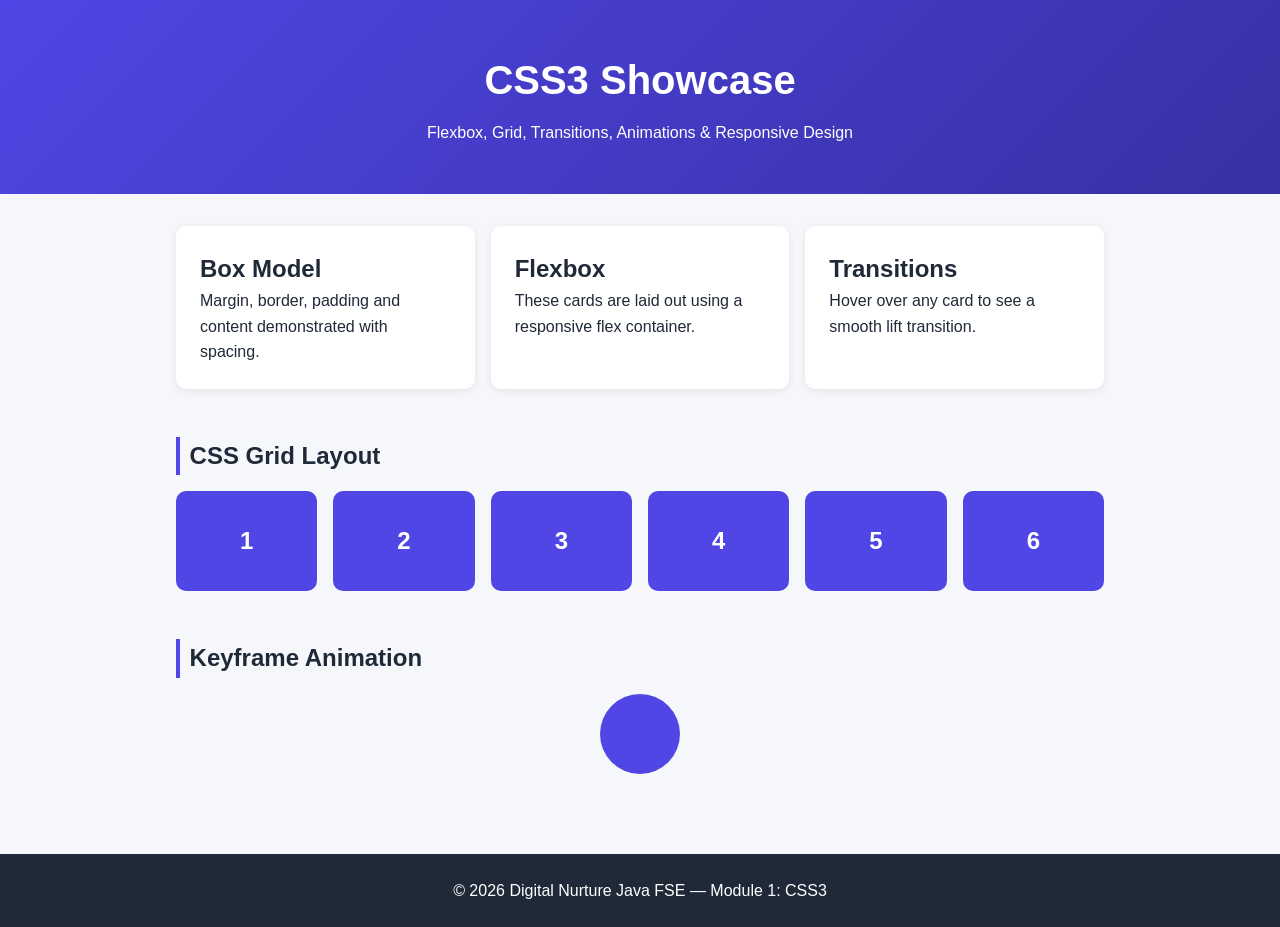
==== Module1-Frontend/02-CSS3/index.html @ 1db03084 "Module 1: Frontend (HTML5, CSS3, Bootstrap5, JavaScript)" ====
<!DOCTYPE html>
<html lang="en">
<head>
  <meta charset="UTF-8" />
  <meta name="viewport" content="width=device-width, initial-scale=1.0" />
  <title>Module 1 - CSS3 Showcase</title>
  <link rel="stylesheet" href="styles.css" />
</head>
<body>
  <header class="hero">
    <h1>CSS3 Showcase</h1>
    <p>Flexbox, Grid, Transitions, Animations &amp; Responsive Design</p>
  </header>

  <main>
    <section class="cards">
      <article class="card">
        <h2>Box Model</h2>
        <p>Margin, border, padding and content demonstrated with spacing.</p>
      </article>
      <article class="card">
        <h2>Flexbox</h2>
        <p>These cards are laid out using a responsive flex container.</p>
      </article>
      <article class="card">
        <h2>Transitions</h2>
        <p>Hover over any card to see a smooth lift transition.</p>
      </article>
    </section>

    <section class="grid-demo">
      <h2>CSS Grid Layout</h2>
      <div class="grid">
        <div class="grid-item">1</div>
        <div class="grid-item">2</div>
        <div class="grid-item">3</div>
        <div class="grid-item">4</div>
        <div class="grid-item">5</div>
        <div class="grid-item">6</div>
      </div>
    </section>

    <section class="animation-demo">
      <h2>Keyframe Animation</h2>
      <div class="pulse"></div>
    </section>
  </main>

  <footer>
    <p>&copy; 2026 Digital Nurture Java FSE &mdash; Module 1: CSS3</p>
  </footer>
</body>
</html>
---- Module1-Frontend/02-CSS3/styles.css ----
/* ===========================================================
   Module 1 - CSS3 Showcase
   Demonstrates: variables, box model, flexbox, grid,
   transitions, animations and responsive design
   =========================================================== */

:root {
  --primary: #4f46e5;
  --primary-dark: #3730a3;
  --bg: #f5f7fb;
  --text: #1f2937;
  --card-bg: #ffffff;
  --radius: 10px;
}

* {
  box-sizing: border-box;
  margin: 0;
  padding: 0;
}

body {
  font-family: "Segoe UI", Arial, sans-serif;
  background: var(--bg);
  color: var(--text);
  line-height: 1.6;
}

/* ---------- Hero with gradient ---------- */
.hero {
  text-align: center;
  padding: 3rem 1rem;
  color: #fff;
  background: linear-gradient(135deg, var(--primary), var(--primary-dark));
}
.hero h1 {
  font-size: 2.5rem;
  margin-bottom: 0.5rem;
}

main {
  max-width: 960px;
  margin: 0 auto;
  padding: 2rem 1rem;
}

section {
  margin-bottom: 3rem;
}
section > h2 {
  margin-bottom: 1rem;
  border-left: 4px solid var(--primary);
  padding-left: 0.6rem;
}

/* ---------- Flexbox cards ---------- */
.cards {
  display: flex;
  flex-wrap: wrap;
  gap: 1rem;
}
.card {
  flex: 1 1 250px;
  background: var(--card-bg);
  padding: 1.5rem;
  border-radius: var(--radius);
  box-shadow: 0 2px 8px rgba(0, 0, 0, 0.08);
  transition: transform 0.25s ease, box-shadow 0.25s ease;
}
.card:hover {
  transform: translateY(-6px);
  box-shadow: 0 8px 20px rgba(0, 0, 0, 0.15);
}

/* ---------- CSS Grid ---------- */
.grid {
  display: grid;
  grid-template-columns: repeat(auto-fit, minmax(120px, 1fr));
  gap: 1rem;
}
.grid-item {
  background: var(--primary);
  color: #fff;
  font-size: 1.5rem;
  font-weight: bold;
  display: flex;
  align-items: center;
  justify-content: center;
  height: 100px;
  border-radius: var(--radius);
}

/* ---------- Keyframe animation ---------- */
.pulse {
  width: 80px;
  height: 80px;
  border-radius: 50%;
  background: var(--primary);
  margin: 1rem auto;
  animation: pulse 1.5s infinite ease-in-out;
}
@keyframes pulse {
  0%   { transform: scale(1);   opacity: 1;   }
  50%  { transform: scale(1.4); opacity: 0.5; }
  100% { transform: scale(1);   opacity: 1;   }
}

/* ---------- Footer ---------- */
footer {
  text-align: center;
  padding: 1.5rem;
  background: #1f2937;
  color: #fff;
}

/* ---------- Responsive ---------- */
@media (max-width: 600px) {
  .hero h1 { font-size: 1.8rem; }
  .cards { flex-direction: column; }
}
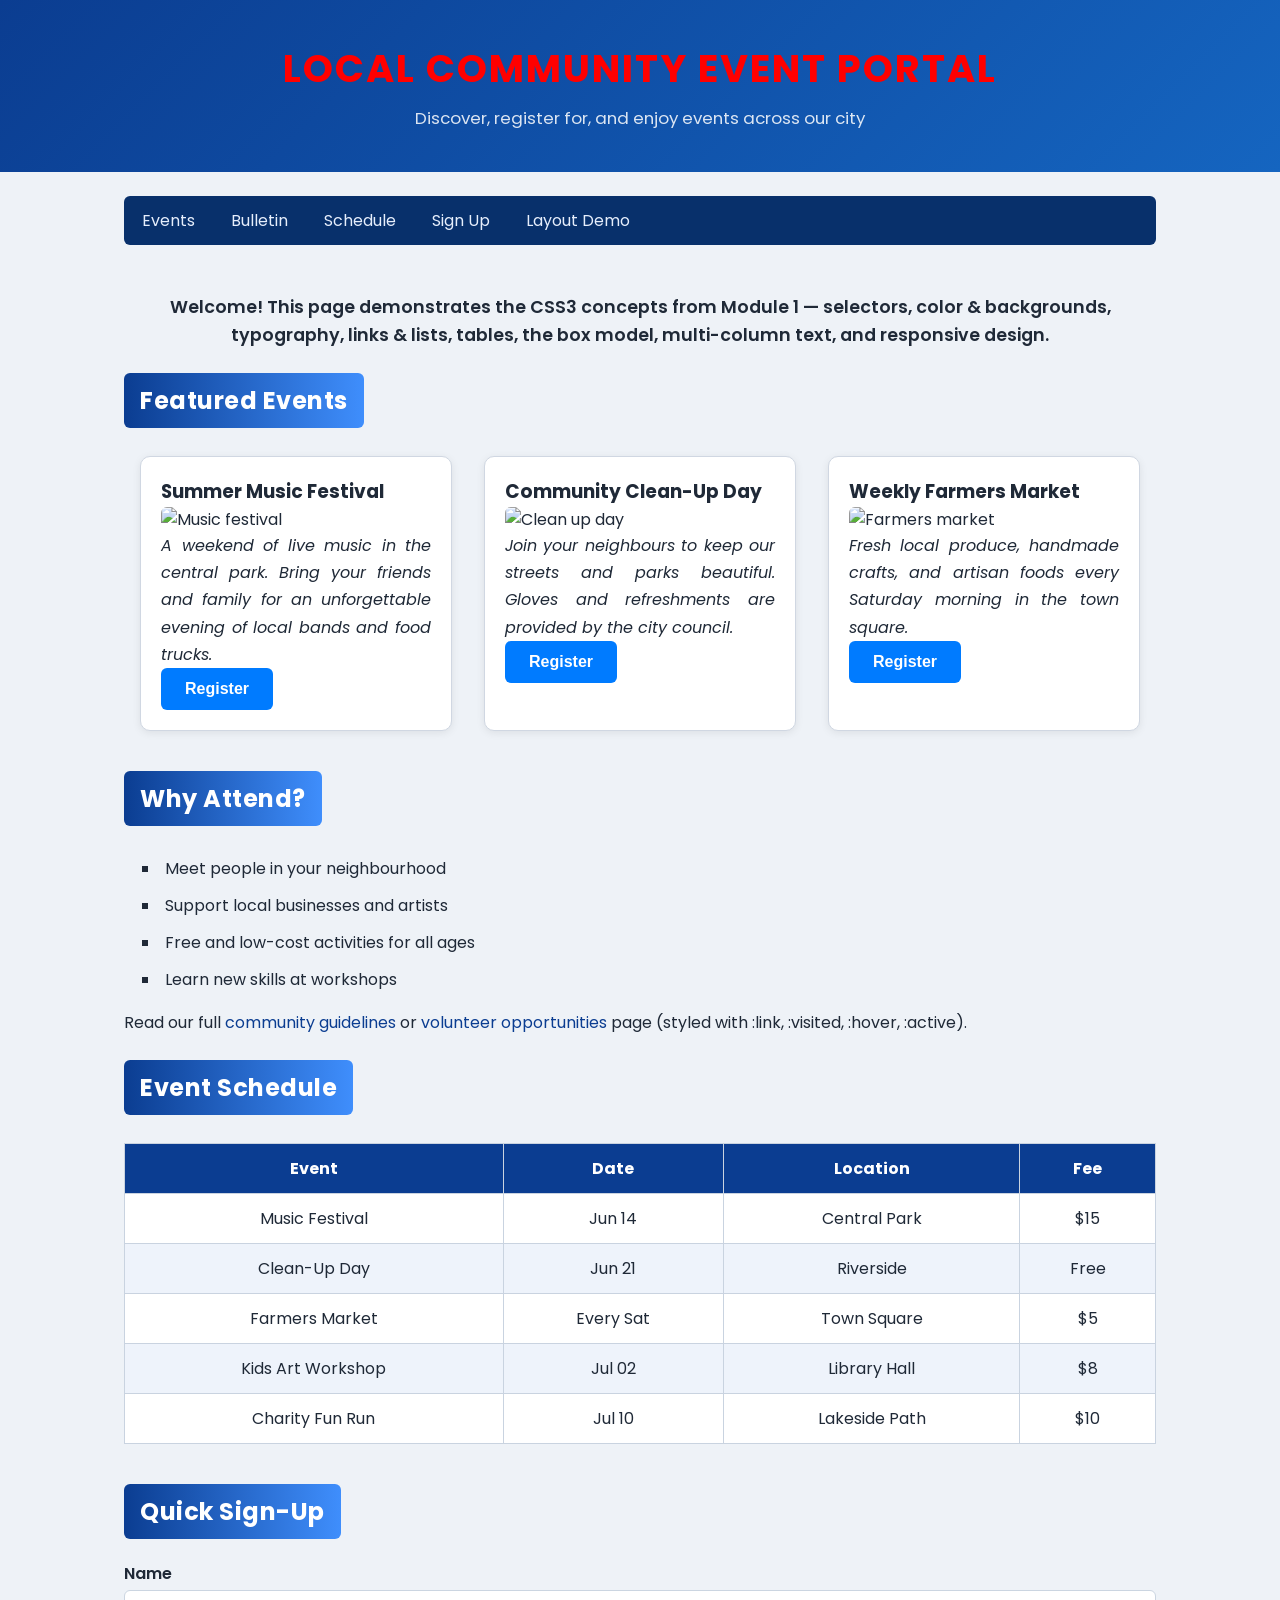
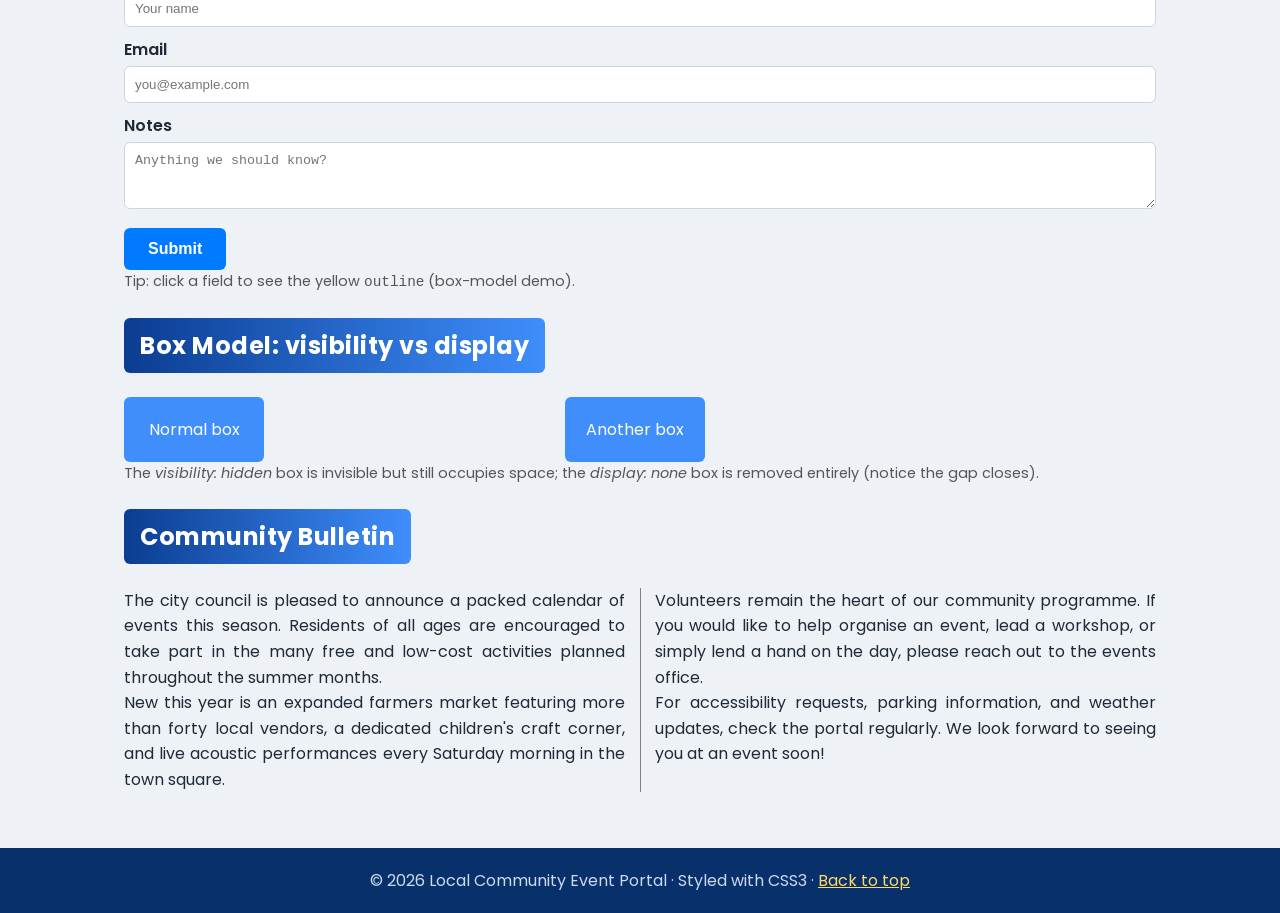
==== commit 694d32c7: "Rebuild all modules to match official PDF exercises (Community Event Portal theme) - Module 1: HTML5" ====
--- a/Module1-Frontend/02-CSS3/index.html
+++ b/Module1-Frontend/02-CSS3/index.html
@@ -3,51 +3,194 @@
 <head>
   <meta charset="UTF-8" />
   <meta name="viewport" content="width=device-width, initial-scale=1.0" />
-  <title>Module 1 - CSS3 Showcase</title>
+  <title>Community Event Portal | CSS3 Styled</title>
+
+  <!-- Exercise 5: Typography — include a Google Font via <link> -->
+  <link rel="preconnect" href="https://fonts.googleapis.com" />
+  <link href="https://fonts.googleapis.com/css2?family=Poppins:wght@400;600;700&display=swap" rel="stylesheet" />
+
+  <!-- Exercise 1: Internal (embedded) <style> tag — define the body background.
+       Reusable styles live in the external stylesheet below. -->
+  <style>
+    /* Embedded style: subtle body background tint (overridden/extended by styles.css) */
+    body {
+      background-color: #eef2f7;
+    }
+  </style>
+
+  <!-- Exercise 1: External stylesheet linked here -->
   <link rel="stylesheet" href="styles.css" />
 </head>
 <body>
-  <header class="hero">
-    <h1>CSS3 Showcase</h1>
-    <p>Flexbox, Grid, Transitions, Animations &amp; Responsive Design</p>
+
+  <!-- ===== Banner header (ID selector + gradient) ===== -->
+  <header id="mainHeader">
+    <!-- Exercise 1: Inline style makes this one heading red -->
+    <h1 style="color: red;">Local Community Event Portal</h1>
+    <p>Discover, register for, and enjoy events across our city</p>
   </header>
 
-  <main>
-    <section class="cards">
-      <article class="card">
-        <h2>Box Model</h2>
-        <p>Margin, border, padding and content demonstrated with spacing.</p>
-      </article>
-      <article class="card">
-        <h2>Flexbox</h2>
-        <p>These cards are laid out using a responsive flex container.</p>
-      </article>
-      <article class="card">
-        <h2>Transitions</h2>
-        <p>Hover over any card to see a smooth lift transition.</p>
-      </article>
+  <!-- ===== Navigation (Exercise 6: list styling, bullets removed) ===== -->
+  <nav class="container" aria-label="Primary">
+    <ul class="nav-menu">
+      <li><a href="#events">Events</a></li>
+      <li><a href="#bulletin">Bulletin</a></li>
+      <li><a href="#schedule">Schedule</a></li>
+      <li><a href="#signup">Sign Up</a></li>
+      <li><a href="#boxmodel">Layout Demo</a></li>
+    </ul>
+  </nav>
+
+  <main class="container">
+
+    <!-- ===== Intro ===== -->
+    <section>
+      <p class="lead">
+        Welcome! This page demonstrates the CSS3 concepts from Module 1 — selectors,
+        color &amp; backgrounds, typography, links &amp; lists, tables, the box model,
+        multi-column text, and responsive design.
+      </p>
     </section>
 
-    <section class="grid-demo">
-      <h2>CSS Grid Layout</h2>
-      <div class="grid">
-        <div class="grid-item">1</div>
-        <div class="grid-item">2</div>
-        <div class="grid-item">3</div>
-        <div class="grid-item">4</div>
-        <div class="grid-item">5</div>
-        <div class="grid-item">6</div>
+    <!-- ===== Event cards (Exercise 3 class selector, Exercise 8 box model) ===== -->
+    <section id="events">
+      <span class="section-title"><h2 style="color:#fff;margin:0;">Featured Events</h2></span>
+      <div class="card-row">
+        <article class="eventCard">
+          <h3>Summer Music Festival</h3>
+          <img class="responsive-img" src="https://picsum.photos/id/1011/300/180" alt="Music festival" style="width:100%;border-radius:6px;" />
+          <p class="event-description">
+            A weekend of live music in the central park. Bring your friends and family
+            for an unforgettable evening of local bands and food trucks.
+          </p>
+          <button class="cta-button">Register</button>
+        </article>
+
+        <article class="eventCard">
+          <h3>Community Clean-Up Day</h3>
+          <img class="responsive-img" src="https://picsum.photos/id/1027/300/180" alt="Clean up day" style="width:100%;border-radius:6px;" />
+          <p class="event-description">
+            Join your neighbours to keep our streets and parks beautiful. Gloves and
+            refreshments are provided by the city council.
+          </p>
+          <button class="cta-button">Register</button>
+        </article>
+
+        <article class="eventCard">
+          <h3>Weekly Farmers Market</h3>
+          <img class="responsive-img" src="https://picsum.photos/id/1035/300/180" alt="Farmers market" style="width:100%;border-radius:6px;" />
+          <p class="event-description">
+            Fresh local produce, handmade crafts, and artisan foods every Saturday
+            morning in the town square.
+          </p>
+          <button class="cta-button">Register</button>
+        </article>
       </div>
     </section>
 
-    <section class="animation-demo">
-      <h2>Keyframe Animation</h2>
-      <div class="pulse"></div>
+    <!-- ===== Links + Lists (Exercise 6) ===== -->
+    <section>
+      <span class="section-title"><h2 style="color:#fff;margin:0;">Why Attend?</h2></span>
+      <ul class="feature-list">
+        <li>Meet people in your neighbourhood</li>
+        <li>Support local businesses and artists</li>
+        <li>Free and low-cost activities for all ages</li>
+        <li>Learn new skills at workshops</li>
+      </ul>
+      <p>
+        Read our full
+        <a class="content-link" href="#">community guidelines</a>
+        or
+        <a class="content-link" href="#">volunteer opportunities</a>
+        page (styled with :link, :visited, :hover, :active).
+      </p>
     </section>
+
+    <!-- ===== Table (Exercise 7) ===== -->
+    <section id="schedule">
+      <span class="section-title"><h2 style="color:#fff;margin:0;">Event Schedule</h2></span>
+      <table class="events-table">
+        <thead>
+          <tr>
+            <th>Event</th>
+            <th>Date</th>
+            <th>Location</th>
+            <th>Fee</th>
+          </tr>
+        </thead>
+        <tbody>
+          <tr><td>Music Festival</td><td>Jun 14</td><td>Central Park</td><td>$15</td></tr>
+          <tr><td>Clean-Up Day</td><td>Jun 21</td><td>Riverside</td><td>Free</td></tr>
+          <tr><td>Farmers Market</td><td>Every Sat</td><td>Town Square</td><td>$5</td></tr>
+          <tr><td>Kids Art Workshop</td><td>Jul 02</td><td>Library Hall</td><td>$8</td></tr>
+          <tr><td>Charity Fun Run</td><td>Jul 10</td><td>Lakeside Path</td><td>$10</td></tr>
+        </tbody>
+      </table>
+    </section>
+
+    <!-- ===== Sign-up form (Exercise 8: outline on focus) ===== -->
+    <section id="signup">
+      <span class="section-title"><h2 style="color:#fff;margin:0;">Quick Sign-Up</h2></span>
+      <form class="form-demo" onsubmit="return false;">
+        <label for="name">Name</label>
+        <input type="text" id="name" placeholder="Your name" />
+        <label for="email">Email</label>
+        <input type="email" id="email" placeholder="you@example.com" />
+        <label for="notes">Notes</label>
+        <textarea id="notes" rows="3" placeholder="Anything we should know?"></textarea>
+        <p style="margin-top:12px;"><button class="cta-button" type="submit">Submit</button></p>
+        <p style="font-size:0.9rem;color:#555;">Tip: click a field to see the yellow <code>outline</code> (box-model demo).</p>
+      </form>
+    </section>
+
+    <!-- ===== Box model: visibility vs display (Exercise 8) ===== -->
+    <section id="boxmodel">
+      <span class="section-title"><h2 style="color:#fff;margin:0;">Box Model: visibility vs display</h2></span>
+      <div class="box-demo">
+        <div class="demo-box">Normal box</div>
+        <div class="demo-box is-hidden">visibility: hidden (space kept)</div>
+        <div class="demo-box is-removed">display: none (removed)</div>
+        <div class="demo-box">Another box</div>
+      </div>
+      <p style="font-size:0.9rem;color:#555;">
+        The <em>visibility: hidden</em> box is invisible but still occupies space;
+        the <em>display: none</em> box is removed entirely (notice the gap closes).
+      </p>
+    </section>
+
+    <!-- ===== Multi-column bulletin (Exercise 9) ===== -->
+    <section id="bulletin">
+      <span class="section-title"><h2 style="color:#fff;margin:0;">Community Bulletin</h2></span>
+      <div class="bulletin">
+        <p>
+          The city council is pleased to announce a packed calendar of events this season.
+          Residents of all ages are encouraged to take part in the many free and low-cost
+          activities planned throughout the summer months.
+        </p>
+        <p>
+          New this year is an expanded farmers market featuring more than forty local
+          vendors, a dedicated children's craft corner, and live acoustic performances
+          every Saturday morning in the town square.
+        </p>
+        <p>
+          Volunteers remain the heart of our community programme. If you would like to
+          help organise an event, lead a workshop, or simply lend a hand on the day,
+          please reach out to the events office.
+        </p>
+        <p>
+          For accessibility requests, parking information, and weather updates, check the
+          portal regularly. We look forward to seeing you at an event soon!
+        </p>
+      </div>
+    </section>
+
   </main>
 
-  <footer>
-    <p>&copy; 2026 Digital Nurture Java FSE &mdash; Module 1: CSS3</p>
+  <!-- ===== Footer ===== -->
+  <footer class="site-footer">
+    <p>&copy; 2026 Local Community Event Portal &middot; Styled with CSS3 &middot;
+       <a href="#mainHeader">Back to top</a></p>
   </footer>
+
 </body>
 </html>
--- a/Module1-Frontend/02-CSS3/styles.css
+++ b/Module1-Frontend/02-CSS3/styles.css
@@ -1,120 +1,298 @@
-/* ===========================================================
-   Module 1 - CSS3 Showcase
-   Demonstrates: variables, box model, flexbox, grid,
-   transitions, animations and responsive design
-   =========================================================== */
-
-:root {
-  --primary: #4f46e5;
-  --primary-dark: #3730a3;
-  --bg: #f5f7fb;
-  --text: #1f2937;
-  --card-bg: #ffffff;
-  --radius: 10px;
-}
-
+/* =========================================================================
+   Local Community Event Portal — External Stylesheet (styles.css)
+   Module 1 · CSS3 Section
+   This file holds all reusable styles. Inline + internal styles are kept in
+   index.html (Exercise 1) to demonstrate the three CSS inclusion methods.
+   ========================================================================= */
+
+/* Exercise 5: Typography — import a Google Font via @import */
+@import url('https://fonts.googleapis.com/css2?family=Poppins:wght@400;600;700&display=swap');
+
+/* -------------------------------------------------------------------------
+   Exercise 3: Selectors Playground
+   ------------------------------------------------------------------------- */
+
+/* Universal selector — reset margin & padding */
 * {
-  box-sizing: border-box;
   margin: 0;
   padding: 0;
-}
-
+  box-sizing: border-box;
+}
+
+/* Element selector — style all <h2> */
+h2 {
+  color: #0b3d91;
+  margin-bottom: 12px;
+  letter-spacing: 0.5px;
+}
+
+/* ID selector — the main banner header */
+#mainHeader {
+  /* Exercise 4: gradient applied to a section header */
+  background: linear-gradient(135deg, #0b3d91 0%, #1565c0 100%);
+  color: #ffffff;
+  padding: 40px 24px;
+  text-align: center;
+}
+
+/* Class selector — event containers */
+.eventCard {
+  /* Exercise 8: Box Model — border, padding, margin */
+  background: #ffffff;
+  border: 1px solid #d0d7e2;
+  border-radius: 10px;
+  padding: 20px;
+  margin: 16px;
+  box-shadow: 0 2px 8px rgba(0, 0, 0, 0.08);
+  flex: 1 1 260px;
+}
+
+/* Grouping selector — style h3 and p together */
+h3, p {
+  line-height: 1.6;
+}
+
+/* -------------------------------------------------------------------------
+   Exercise 4: Color & Background Styling
+   ------------------------------------------------------------------------- */
+
+/* Body background image with a fallback color, plus HEX/RGBA usage */
 body {
-  font-family: "Segoe UI", Arial, sans-serif;
-  background: var(--bg);
-  color: var(--text);
-  line-height: 1.6;
-}
-
-/* ---------- Hero with gradient ---------- */
-.hero {
-  text-align: center;
-  padding: 3rem 1rem;
+  font-family: 'Poppins', Arial, sans-serif; /* Exercise 5: font-family */
+  color: #1f2937;                            /* HEX text color */
+  background-color: #eef2f7;                 /* fallback color */
+  background-image: linear-gradient(rgba(238, 242, 247, 0.92), rgba(238, 242, 247, 0.92)),
+                    url('https://picsum.photos/id/1015/1600/900');
+  background-size: cover;
+  background-attachment: fixed;
+  background-position: center;
+}
+
+#mainHeader p {
+  color: rgba(255, 255, 255, 0.85); /* RGBA text color */
+  font-size: 1.05rem;
+  margin-top: 8px;
+}
+
+/* Section header bars with a gradient */
+.section-title {
+  background: linear-gradient(90deg, #0b3d91, #3f8efc);
   color: #fff;
-  background: linear-gradient(135deg, var(--primary), var(--primary-dark));
-}
-.hero h1 {
-  font-size: 2.5rem;
-  margin-bottom: 0.5rem;
-}
-
-main {
-  max-width: 960px;
+  padding: 10px 16px;
+  border-radius: 6px;
+  display: inline-block;
+  margin: 24px 0 12px;
+}
+
+/* -------------------------------------------------------------------------
+   Exercise 5: Typography — fonts and text
+   ------------------------------------------------------------------------- */
+
+#mainHeader h1 {
+  font-size: 2.4rem;
+  font-weight: 700;
+  text-transform: uppercase;   /* text-transform */
+  letter-spacing: 2px;         /* letter-spacing */
+}
+
+.event-description {
+  font-size: 1rem;
+  font-style: italic;          /* font-style */
+  font-weight: 400;
+  text-align: justify;         /* text-align */
+  line-height: 1.7;            /* line-height */
+}
+
+.lead {
+  font-size: 1.1rem;
+  font-weight: 600;
+  text-align: center;
+}
+
+/* -------------------------------------------------------------------------
+   Exercise 2: Example formatted rule with a descriptive comment
+   ------------------------------------------------------------------------- */
+
+/* Style for main CTA button */
+.cta-button {
+  background-color: #007bff;
+  color: white;
+  border: none;
+  padding: 12px 24px;
+  border-radius: 6px;
+  font-size: 1rem;
+  font-weight: 600;
+  cursor: pointer;
+  transition: background-color 0.2s ease;
+}
+.cta-button:hover {
+  background-color: #0056b3;
+}
+
+/* -------------------------------------------------------------------------
+   Layout helpers
+   ------------------------------------------------------------------------- */
+.container {
+  max-width: 1080px;
   margin: 0 auto;
-  padding: 2rem 1rem;
-}
-
-section {
-  margin-bottom: 3rem;
-}
-section > h2 {
-  margin-bottom: 1rem;
-  border-left: 4px solid var(--primary);
-  padding-left: 0.6rem;
-}
-
-/* ---------- Flexbox cards ---------- */
-.cards {
+  padding: 24px;
+}
+
+/* Exercise 10 (Bonus): Flexbox for the responsive card row */
+.card-row {
   display: flex;
   flex-wrap: wrap;
-  gap: 1rem;
-}
-.card {
-  flex: 1 1 250px;
-  background: var(--card-bg);
-  padding: 1.5rem;
-  border-radius: var(--radius);
-  box-shadow: 0 2px 8px rgba(0, 0, 0, 0.08);
-  transition: transform 0.25s ease, box-shadow 0.25s ease;
-}
-.card:hover {
-  transform: translateY(-6px);
-  box-shadow: 0 8px 20px rgba(0, 0, 0, 0.15);
-}
-
-/* ---------- CSS Grid ---------- */
-.grid {
-  display: grid;
-  grid-template-columns: repeat(auto-fit, minmax(120px, 1fr));
-  gap: 1rem;
-}
-.grid-item {
-  background: var(--primary);
+  justify-content: center;
+}
+
+/* -------------------------------------------------------------------------
+   Exercise 6: Link and List Styling
+   ------------------------------------------------------------------------- */
+
+/* Link pseudo-classes — order matters: link, visited, hover, active */
+.content-link:link    { color: #0b3d91; text-decoration: none; }
+.content-link:visited { color: #6a1b9a; }
+.content-link:hover   { color: #d9480f; text-decoration: underline; }
+.content-link:active  { color: #ff0000; }
+
+/* Bulleted list with custom list style and spacing */
+.feature-list {
+  list-style-type: square;          /* list-style-type */
+  list-style-position: inside;      /* list-style-position */
+  margin: 12px 0 12px 8px;
+}
+.feature-list li {
+  padding: 6px 0;                   /* padding on list items */
+  margin-left: 10px;                /* margin on list items */
+}
+
+/* Navigation menu — remove bullets, lay out horizontally */
+.nav-menu {
+  list-style-type: none;            /* remove bullets from nav menus */
+  display: flex;
+  flex-wrap: wrap;
+  background: #08306b;
+  border-radius: 6px;
+  overflow: hidden;
+}
+.nav-menu li { margin: 0; }
+.nav-menu a {
+  display: block;
+  padding: 12px 18px;
+  color: #e6eefc;
+  text-decoration: none;
+}
+.nav-menu a:hover { background: #0b3d91; }
+
+/* -------------------------------------------------------------------------
+   Exercise 7: Table Styling
+   ------------------------------------------------------------------------- */
+.events-table {
+  width: 100%;
+  border-collapse: collapse;        /* border-collapse */
+  margin: 16px 0;
+  background: #fff;
+}
+.events-table th,
+.events-table td {
+  border: 1px solid #c9d3e0;
+  padding: 12px;                    /* padding */
+  text-align: center;               /* text-align: center */
+}
+.events-table th {
+  background: #0b3d91;
   color: #fff;
-  font-size: 1.5rem;
-  font-weight: bold;
+}
+/* Zebra striping */
+.events-table tr:nth-child(even) {
+  background: #eef3fb;
+}
+
+/* -------------------------------------------------------------------------
+   Exercise 8: Box Model & Layout Control
+   ------------------------------------------------------------------------- */
+
+/* Outline to highlight a selected/focused form field */
+.form-demo input:focus,
+.form-demo textarea:focus {
+  outline: 3px solid #ffb703;
+  outline-offset: 2px;
+}
+.form-demo label { display: block; font-weight: 600; margin: 10px 0 4px; }
+.form-demo input,
+.form-demo textarea {
+  width: 100%;
+  padding: 10px;
+  border: 1px solid #cbd5e1;
+  border-radius: 6px;
+}
+
+/* visibility: hidden vs. display: none demonstration */
+.box-demo {
   display: flex;
-  align-items: center;
-  justify-content: center;
-  height: 100px;
-  border-radius: var(--radius);
-}
-
-/* ---------- Keyframe animation ---------- */
-.pulse {
-  width: 80px;
-  height: 80px;
-  border-radius: 50%;
-  background: var(--primary);
-  margin: 1rem auto;
-  animation: pulse 1.5s infinite ease-in-out;
-}
-@keyframes pulse {
-  0%   { transform: scale(1);   opacity: 1;   }
-  50%  { transform: scale(1.4); opacity: 0.5; }
-  100% { transform: scale(1);   opacity: 1;   }
-}
-
-/* ---------- Footer ---------- */
-footer {
-  text-align: center;
-  padding: 1.5rem;
-  background: #1f2937;
+  gap: 16px;
+  flex-wrap: wrap;
+  margin-top: 12px;
+}
+.demo-box {
+  background: #3f8efc;
   color: #fff;
-}
-
-/* ---------- Responsive ---------- */
-@media (max-width: 600px) {
-  .hero h1 { font-size: 1.8rem; }
-  .cards { flex-direction: column; }
-}
+  padding: 20px;
+  border-radius: 6px;
+  min-width: 140px;
+  text-align: center;
+}
+.is-hidden   { visibility: hidden; } /* reserves space, but invisible */
+.is-removed  { display: none; }      /* removed from layout entirely */
+
+/* -------------------------------------------------------------------------
+   Exercise 9: Multiple Columns in Text (newspaper-style bulletin)
+   ------------------------------------------------------------------------- */
+.bulletin {
+  column-count: 2;
+  column-gap: 30px;
+  column-rule: 1px solid gray;
+  margin-top: 12px;
+  text-align: justify;
+}
+
+/* -------------------------------------------------------------------------
+   Footer
+   ------------------------------------------------------------------------- */
+.site-footer {
+  background: #08306b;
+  color: #cdd9f0;
+  text-align: center;
+  padding: 20px;
+  margin-top: 32px;
+}
+.site-footer a { color: #ffd966; }
+
+/* -------------------------------------------------------------------------
+   Exercise 10: Responsive Web Design with Media Queries
+   Breakpoint for screens smaller than 768px (phones/tablets)
+   ------------------------------------------------------------------------- */
+@media screen and (max-width: 768px) {
+  /* Stack navigation links vertically */
+  .nav-menu {
+    flex-direction: column;
+  }
+
+  /* Reduce heading and body font sizes */
+  #mainHeader h1 { font-size: 1.6rem; letter-spacing: 1px; }
+  #mainHeader p  { font-size: 0.95rem; }
+  body { font-size: 0.95rem; }
+
+  /* Cards stack full width using flexible % / vw units */
+  .eventCard {
+    flex: 1 1 100%;
+    margin: 10px 0;
+  }
+  .container { width: 100%; padding: 16px; }
+
+  /* Reduce image sizes */
+  .responsive-img { width: 90vw; height: auto; }
+
+  /* Single-column bulletin on small screens */
+  .bulletin { column-count: 1; }
+}
